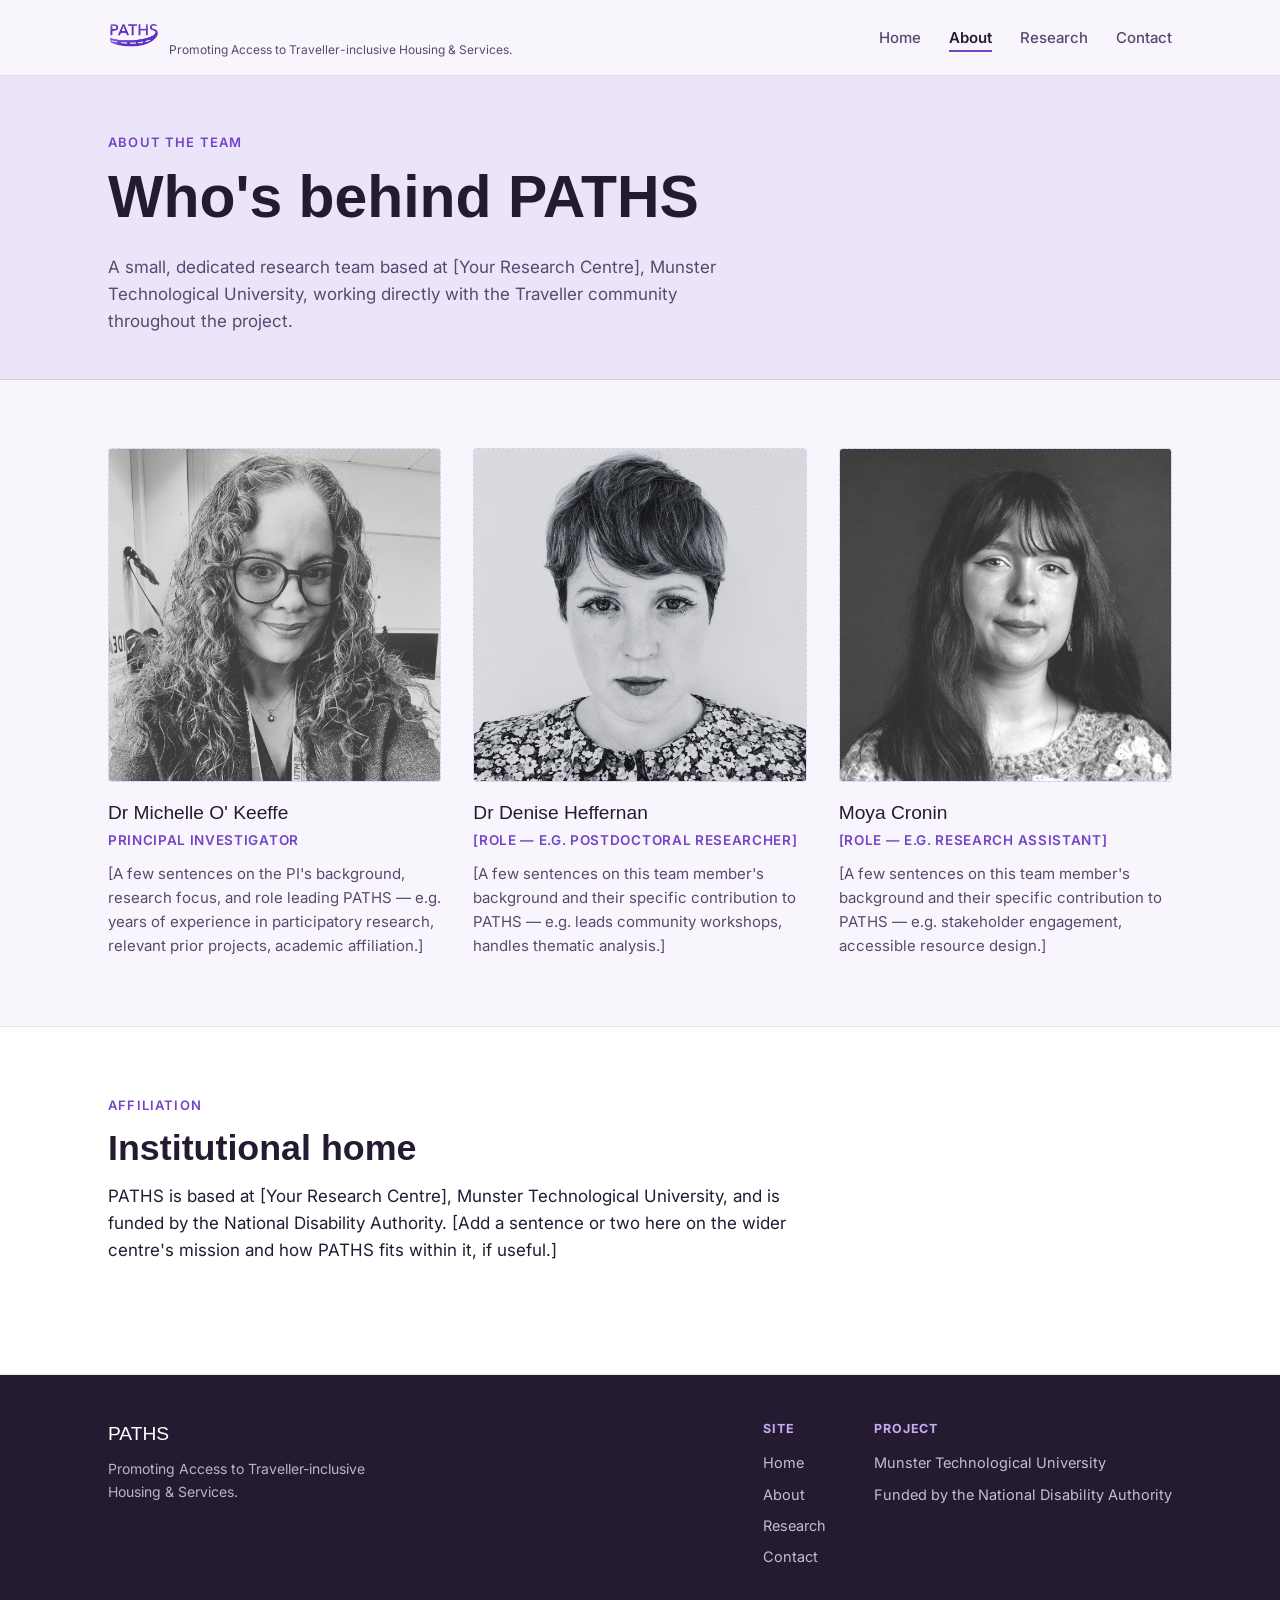
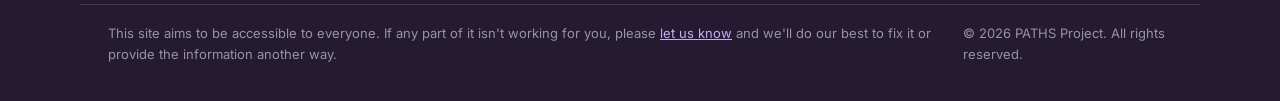
==== about.html @ 58f7bb51 "Update about.html" ====
<!DOCTYPE html>
<html lang="en">
<head>
<meta charset="UTF-8">
<meta name="viewport" content="width=device-width, initial-scale=1.0">
<title>About the Team — PATHS</title>
<meta name="description" content="Meet the PATHS research team, including our Principal Investigator.">
<link rel="icon" type="image/png" href="images/favicon.png">
<link rel="apple-touch-icon" href="images/favicon.png">
<link rel="preconnect" href="https://fonts.googleapis.com">
<link rel="preconnect" href="https://fonts.gstatic.com" crossorigin>
<link href="https://fonts.googleapis.com/css2?family=Fraunces:opsz,wght@9..144,500;9..144,600;9..144,700&family=Inter:wght@400;500;600;700&display=swap" rel="stylesheet">
<link rel="stylesheet" href="styles.css">
</head>
<body>

<a class="skip-link" href="#main">Skip to main content</a>

<header class="site-header">
  <div class="wrap">
    <a class="brand" href="index.html">
      <img src="images/logo.png" alt="PATHS" class="brand-logo">
      <span class="brand-tag">Promoting Access to Traveller-inclusive Housing & Services.</span>
    </a>
    <nav aria-label="Primary">
      <ul class="nav-links">
        <li><a href="index.html">Home</a></li>
        <li><a href="about.html" class="active">About</a></li>
        <li><a href="research.html">Research</a></li>
        <li><a href="contact.html">Contact</a></li>
      </ul>
    </nav>
    <button class="nav-toggle" id="navToggle" aria-expanded="false" aria-controls="navMobile">Menu</button>
  </div>
  <nav class="nav-mobile" id="navMobile" aria-label="Mobile">
    <a href="index.html">Home</a>
    <a href="about.html" class="active">About</a>
    <a href="research.html">Research</a>
    <a href="contact.html">Contact</a>
  </nav>
</header>

<main id="main">

  <section class="page-hero">
    <div class="wrap">
      <span class="eyebrow">About the team</span>
      <h1>Who's behind PATHS</h1>
      <p>A small, dedicated research team based at [Your Research Centre], Munster Technological University, working directly with the Traveller community throughout the project.</p>
    </div>
  </section>

  
<section>
    <div class="wrap">
      <div class="team-grid">

        <div class="team-card">
          <div class="team-photo">
            <!-- Replace with: <img src="images/team-pi.jpg" alt="Photo of [PI Name]"> -->
            <img width="300" src="images/michelle.png" alt="Photo of Michelle">
          </div>
          <div class="team-name">Dr Michelle O' Keeffe</div>
          <div class="team-role">Principal Investigator</div>
          <p class="team-bio">[A few sentences on the PI's background, research focus, and role leading PATHS — e.g. years of experience in participatory research, relevant prior projects, academic affiliation.]</p>
        </div>

        <div class="team-card">
          <div class="team-photo">
           <img width="300" src="images/denise.png" alt="Photo of Denise">
          </div>
          <div class="team-name">Dr Denise Heffernan</div>
          <div class="team-role">[Role — e.g. Postdoctoral Researcher]</div>
          <p class="team-bio">[A few sentences on this team member's background and their specific contribution to PATHS — e.g. leads community workshops, handles thematic analysis.]</p>
        </div>

        <div class="team-card">
          <div class="team-photo">
      <img width="200" src="images/moya.png" alt="Photo of Moya">
          </div>
          <div class="team-name">Moya Cronin</div>
          <div class="team-role">[Role — e.g. Research Assistant]</div>
          <p class="team-bio">[A few sentences on this team member's background and their specific contribution to PATHS — e.g. stakeholder engagement, accessible resource design.]</p>
        </div>

      </div>
    </div>
  </section>

  <section class="section-alt">
    <div class="wrap">
      <div class="section-head">
        <span class="eyebrow">Affiliation</span>
        <h2>Institutional home</h2>
        <p>PATHS is based at [Your Research Centre], Munster Technological University, and is funded by the National Disability Authority. [Add a sentence or two here on the wider centre's mission and how PATHS fits within it, if useful.]</p>
      </div>
    </div>
  </section>

</main>

<footer class="site-footer">
  <div class="wrap">
    <div>
      <div class="footer-brand">PATHS</div>
      <p style="max-width:32ch; color:rgba(248,246,252,0.7); font-size:14px;">Promoting Access to Traveller-inclusive Housing &amp; Services.</p>
    </div>
    <div class="footer-cols">
      <div class="footer-col">
        <h4>Site</h4>
        <a href="index.html">Home</a>
        <a href="about.html">About</a>
        <a href="research.html">Research</a>
        <a href="contact.html">Contact</a>
      </div>
      <div class="footer-col">
        <h4>Project</h4>
        <p>Munster Technological University</p>
        <p>Funded by the National Disability Authority</p>
      </div>
    </div>
  </div>
  <div class="wrap footer-bottom">
    <p style="margin-bottom:6px;">This site aims to be accessible to everyone. If any part of it isn't working for you, please <a href="contact.html" style="color:#C6ADF2;">let us know</a> and we'll do our best to fix it or provide the information another way.</p>
    <p style="margin:0;">© <span id="year"></span> PATHS Project. All rights reserved.</p>
  </div>
</footer>

<script src="script.js"></script>
</body>
</html>
---- styles.css ----
/* ==========================================================================
   PATHS — Promoting Access to Traveller-inclusive Housing & Services
   Design tokens — purple brand palette
   ========================================================================== */
.archivo-black-regular {
  font-family: "Archivo Black", sans-serif;
  font-weight: 400;
  font-style: normal;
}

:root {
  --ink: #241B33;
  --ink-soft: #564A6E;
  --paper: #F8F6FC;
  --paper-raised: #FFFFFF;
  --purple: #7244CA;
  --purple-deep: #5B34A8;
  --purple-pale: #ECE5FA;
  --purple-line: #D9CCF2;
  --gold: #B8862E;
  --line: rgba(36, 27, 51, 0.12);

  --font-display: "Archivo Black", sans-serif;
  --font-body: "Inter", -apple-system, BlinkMacSystemFont, "Segoe UI", sans-serif;

  --maxw: 1120px;
  --radius: 4px;
}

@media (prefers-reduced-motion: no-preference) {
  html { scroll-behavior: smooth; }
}

* { box-sizing: border-box; }
html, body { margin: 0; padding: 0; }

body {
  background: var(--paper);
  color: var(--ink);
  font-family: var(--font-body);
  font-size: 17px;
  line-height: 1.6;
  -webkit-font-smoothing: antialiased;
}

img { max-width: 100%; display: block; }
a { color: inherit; }

.skip-link {
  position: absolute;
  left: -999px;
  top: auto;
  background: var(--ink);
  color: var(--paper);
  padding: 12px 20px;
  z-index: 1000;
  border-radius: var(--radius);
}
.skip-link:focus { left: 16px; top: 16px; }

:focus-visible {
  outline: 3px solid var(--purple);
  outline-offset: 3px;
}

.wrap {
  max-width: var(--maxw);
  margin: 0 auto;
  padding: 0 28px;
}

.eyebrow {
  font-family: var(--font-body);
  font-weight: 600;
  font-size: 13px;
  letter-spacing: 0.09em;
  text-transform: uppercase;
  color: var(--purple);
}

h1, h2, h3 {
  font-family: var(--font-display);
  color: var(--ink);
  line-height: 1.14;
  margin: 0 0 0.4em 0;
  font-weight: 600;
}
h1 { font-size: clamp(2.4rem, 4.6vw, 3.8rem); }
h2 { font-size: clamp(1.7rem, 2.8vw, 2.3rem); }
h3 { font-size: 1.2rem; }
p { margin: 0 0 1em 0; }

.lede {
  font-size: 1.15rem;
  color: var(--ink-soft);
  max-width: 50ch;
}

/* ---- buttons ---- */
.btn {
  display: inline-flex;
  align-items: center;
  gap: 8px;
  font-family: var(--font-body);
  font-weight: 600;
  font-size: 15px;
  padding: 13px 24px;
  border-radius: var(--radius);
  text-decoration: none;
  border: 1.5px solid transparent;
  cursor: pointer;
  transition: transform 0.15s ease, background 0.15s ease, border-color 0.15s ease;
}
.btn-primary { background: var(--purple); color: #fff; }
.btn-primary:hover { background: var(--purple-deep); }
.btn-secondary { background: transparent; border-color: var(--ink); color: var(--ink); }
.btn-secondary:hover { background: rgba(36,27,51,0.05); }
@media (prefers-reduced-motion: no-preference) {
  .btn:hover { transform: translateY(-1px); }
}

/* ---- header / nav ---- */
.site-header {
  position: sticky;
  top: 0;
  z-index: 100;
  background: rgba(248, 246, 252, 0.92);
  backdrop-filter: blur(6px);
  border-bottom: 1px solid var(--line);
}
.site-header .wrap {
  display: flex;
  align-items: center;
  justify-content: space-between;
  padding-top: 16px;
  padding-bottom: 16px;
}
.brand { display: flex; align-items: baseline; gap: 10px; text-decoration: none; }
.brand-mark { font-family: var(--font-display); font-weight: 600; font-size: 1.4rem; color: var(--purple-deep); }
.brand-logo { height: 38px; width: auto; display: block; }
.brand-tag { font-size: 12px; color: var(--ink-soft); display: none; }
@media (min-width: 640px) { .brand-tag { display: inline; } }

.nav-links { display: none; gap: 28px; list-style: none; margin: 0; padding: 0; }
.nav-links a {
  text-decoration: none;
  font-size: 15px;
  font-weight: 500;
  color: var(--ink-soft);
  padding-bottom: 3px;
  border-bottom: 2px solid transparent;
  transition: border-color 0.15s ease, color 0.15s ease;
}
.nav-links a:hover { color: var(--ink); border-color: var(--purple); }
.nav-links a.active { color: var(--ink); border-color: var(--purple); font-weight: 600; }
@media (min-width: 860px) { .nav-links { display: flex; } }

.nav-toggle {
  background: none;
  border: 1.5px solid var(--ink);
  border-radius: var(--radius);
  padding: 8px 12px;
  font-family: var(--font-body);
  font-weight: 600;
  font-size: 14px;
  cursor: pointer;
}
@media (min-width: 860px) { .nav-toggle { display: none; } }

.nav-mobile {
  display: none;
  flex-direction: column;
  gap: 2px;
  padding: 4px 28px 20px;
  border-bottom: 1px solid var(--line);
}
.nav-mobile.open { display: flex; }
.nav-mobile a {
  text-decoration: none;
  color: var(--ink);
  padding: 10px 0;
  border-bottom: 1px solid var(--line);
  font-weight: 500;
}
.nav-mobile a.active { color: var(--purple-deep); font-weight: 700; }
@media (min-width: 860px) { .nav-mobile { display: none !important; } }

/* ---- hero ---- */
.hero { padding: 68px 0 60px; overflow: hidden; }
.hero .wrap { display: grid; grid-template-columns: 1fr; gap: 40px; align-items: center; }
@media (min-width: 900px) { .hero .wrap { grid-template-columns: 1.1fr 0.9fr; } }
.hero-copy .eyebrow { margin-bottom: 14px; display: block; }
.hero-actions { display: flex; flex-wrap: wrap; gap: 14px; margin-top: 26px; }
.hero-funder {
  margin-top: 36px;
  padding-top: 18px;
  border-top: 1px solid var(--line);
  font-size: 13px;
  color: var(--ink-soft);
}
.hero-art { width: 100%; height: auto; }

/* ---- page header (non-home pages) ---- */
.page-hero { padding: 56px 0 44px; border-bottom: 1px solid var(--line); background: var(--purple-pale); }
.page-hero .eyebrow { display: block; margin-bottom: 10px; }
.page-hero p { color: var(--ink-soft); max-width: 60ch; margin-bottom: 0; }

/* ---- section rhythm ---- */
section { padding: 68px 0; }
.section-alt { background: var(--paper-raised); border-top: 1px solid var(--line); border-bottom: 1px solid var(--line); }
.section-head { max-width: 62ch; margin-bottom: 42px; }
.section-head .eyebrow { display: block; margin-bottom: 12px; }

/* ---- image placeholders ---- */
.image-row {
  display: grid;
  grid-template-columns: 1fr;
  gap: 20px;
  margin-top: 12px;
}
@media (min-width: 700px) { .image-row { grid-template-columns: 1fr 1fr; } }
.image-placeholder {
  aspect-ratio: 4 / 3;
  border-radius: var(--radius);
  border: 1.5px dashed var(--purple-line);
  background: var(--purple-pale);
  display: flex;
  align-items: center;
  justify-content: center;
  flex-direction: column;
  gap: 10px;
  color: var(--purple-deep);
  font-size: 13.5px;
  text-align: center;
  padding: 16px;
}
.image-placeholder svg { color: var(--purple); }
.image-placeholder img { width: 100%; height: 100%; object-fit: cover; border-radius: var(--radius); }

/* ---- pillars / approach cards ---- */
.pillars { display: grid; grid-template-columns: 1fr; gap: 26px; }
@media (min-width: 720px) { .pillars { grid-template-columns: repeat(3, 1fr); } }
.pillar {
  background: var(--paper);
  border: 1px solid var(--line);
  border-radius: var(--radius);
  padding: 26px 24px;
}
.section-alt .pillar { background: var(--paper-raised); }
.pillar-icon { width: 32px; height: 32px; margin-bottom: 16px; color: var(--purple); }
.pillar h3 { margin-bottom: 8px; }
.pillar p { color: var(--ink-soft); font-size: 15.5px; margin-bottom: 0; }

/* ---- findings callout ---- */
.findings-list { list-style: none; margin: 0; padding: 0; display: grid; gap: 18px; }
.finding-item {
  display: grid;
  grid-template-columns: auto 1fr;
  gap: 18px;
  padding: 22px;
  background: var(--paper-raised);
  border: 1px solid var(--line);
  border-left: 4px solid var(--purple);
  border-radius: var(--radius);
}
.finding-num { font-family: var(--font-display); font-size: 1.4rem; color: var(--purple); }
.finding-item h3 { margin-bottom: 6px; }
.finding-item p { color: var(--ink-soft); margin-bottom: 0; font-size: 15.5px; }

.note-box {
  margin-top: 24px;
  padding: 18px 20px;
  background: var(--purple-pale);
  border: 1px dashed var(--purple-line);
  border-radius: var(--radius);
  font-size: 14.5px;
  color: var(--ink-soft);
}

/* ---- team (about page) ---- */
.team-grid { display: grid; grid-template-columns: 1fr; gap: 32px; }
@media (min-width: 720px) { .team-grid { grid-template-columns: repeat(3, 1fr); } }
.team-card { text-align: left; }
.team-photo {
  aspect-ratio: 1 / 1;
  border-radius: var(--radius);
  border: 1.5px dashed var(--purple-line);
  background: var(--purple-pale);
  display: flex;
  align-items: center;
  justify-content: center;
  color: var(--purple-deep);
  margin-bottom: 16px;
  overflow: hidden;
}
.team-photo img { width: 100%; height: 100%; object-fit: cover; }
.team-name { font-family: var(--font-display); font-size: 1.2rem; margin-bottom: 2px; }
.team-role { font-size: 13.5px; font-weight: 600; color: var(--purple); text-transform: uppercase; letter-spacing: 0.05em; margin-bottom: 10px; }
.team-bio { color: var(--ink-soft); font-size: 15px; margin-bottom: 0; }

/* ---- contact ---- */
.contact-grid { display: grid; grid-template-columns: 1fr; gap: 48px; }
@media (min-width: 900px) { .contact-grid { grid-template-columns: 0.9fr 1.1fr; } }
.contact-detail { margin-bottom: 20px; }
.contact-detail dt {
  font-size: 13px; text-transform: uppercase; letter-spacing: 0.07em;
  color: var(--purple-deep); font-weight: 600; margin-bottom: 4px;
}
.contact-detail dd { margin: 0; font-size: 16px; }

.social-row { display: flex; gap: 14px; margin-top: 6px; }
.social-link {
  width: 40px; height: 40px;
  display: flex; align-items: center; justify-content: center;
  border: 1.5px solid var(--purple-line);
  border-radius: var(--radius);
  color: var(--purple-deep);
  text-decoration: none;
  transition: background 0.15s ease, border-color 0.15s ease;
}
.social-link:hover { background: var(--purple-pale); border-color: var(--purple); }

.field { margin-bottom: 20px; }
.field label { display: block; font-weight: 600; font-size: 14.5px; margin-bottom: 7px; }
.field input, .field textarea, .field select {
  width: 100%;
  font-family: var(--font-body);
  font-size: 15.5px;
  padding: 12px 14px;
  border: 1.5px solid var(--line);
  border-radius: var(--radius);
  background: var(--paper-raised);
  color: var(--ink);
}
.field input:focus, .field textarea:focus, .field select:focus { border-color: var(--purple); }
.field textarea { resize: vertical; min-height: 130px; }

.form-status {
  margin-top: 16px;
  font-size: 14.5px;
  padding: 12px 14px;
  border-radius: var(--radius);
  display: none;
}
.form-status.show { display: block; }
.form-status.ok { background: rgba(114,68,202,0.12); color: var(--purple-deep); }
.form-status.err { background: rgba(184,56,56,0.1); color: #A83838; }

.hp { position: absolute; left: -9999px; }

/* ---- footer ---- */
.site-footer { background: var(--ink); color: rgba(248,246,252,0.82); padding: 44px 0 30px; }
.site-footer .wrap { display: flex; flex-direction: column; gap: 24px; }
@media (min-width: 760px) { .site-footer .wrap { flex-direction: row; justify-content: space-between; align-items: flex-start; } }
.footer-brand { font-family: var(--font-display); font-size: 1.2rem; color: #fff; margin-bottom: 8px; }
.footer-cols { display: flex; gap: 48px; flex-wrap: wrap; }
.footer-col h4 { font-size: 12.5px; text-transform: uppercase; letter-spacing: 0.07em; color: #C6ADF2; margin: 0 0 12px; }
.footer-col a, .footer-col p { display: block; color: rgba(248,246,252,0.75); text-decoration: none; font-size: 14.5px; margin-bottom: 8px; }
.footer-col a:hover { color: #fff; }
.footer-bottom {
  margin-top: 28px; padding-top: 18px;
  border-top: 1px solid rgba(248,246,252,0.15);
  font-size: 13px; color: rgba(248,246,252,0.55);
}
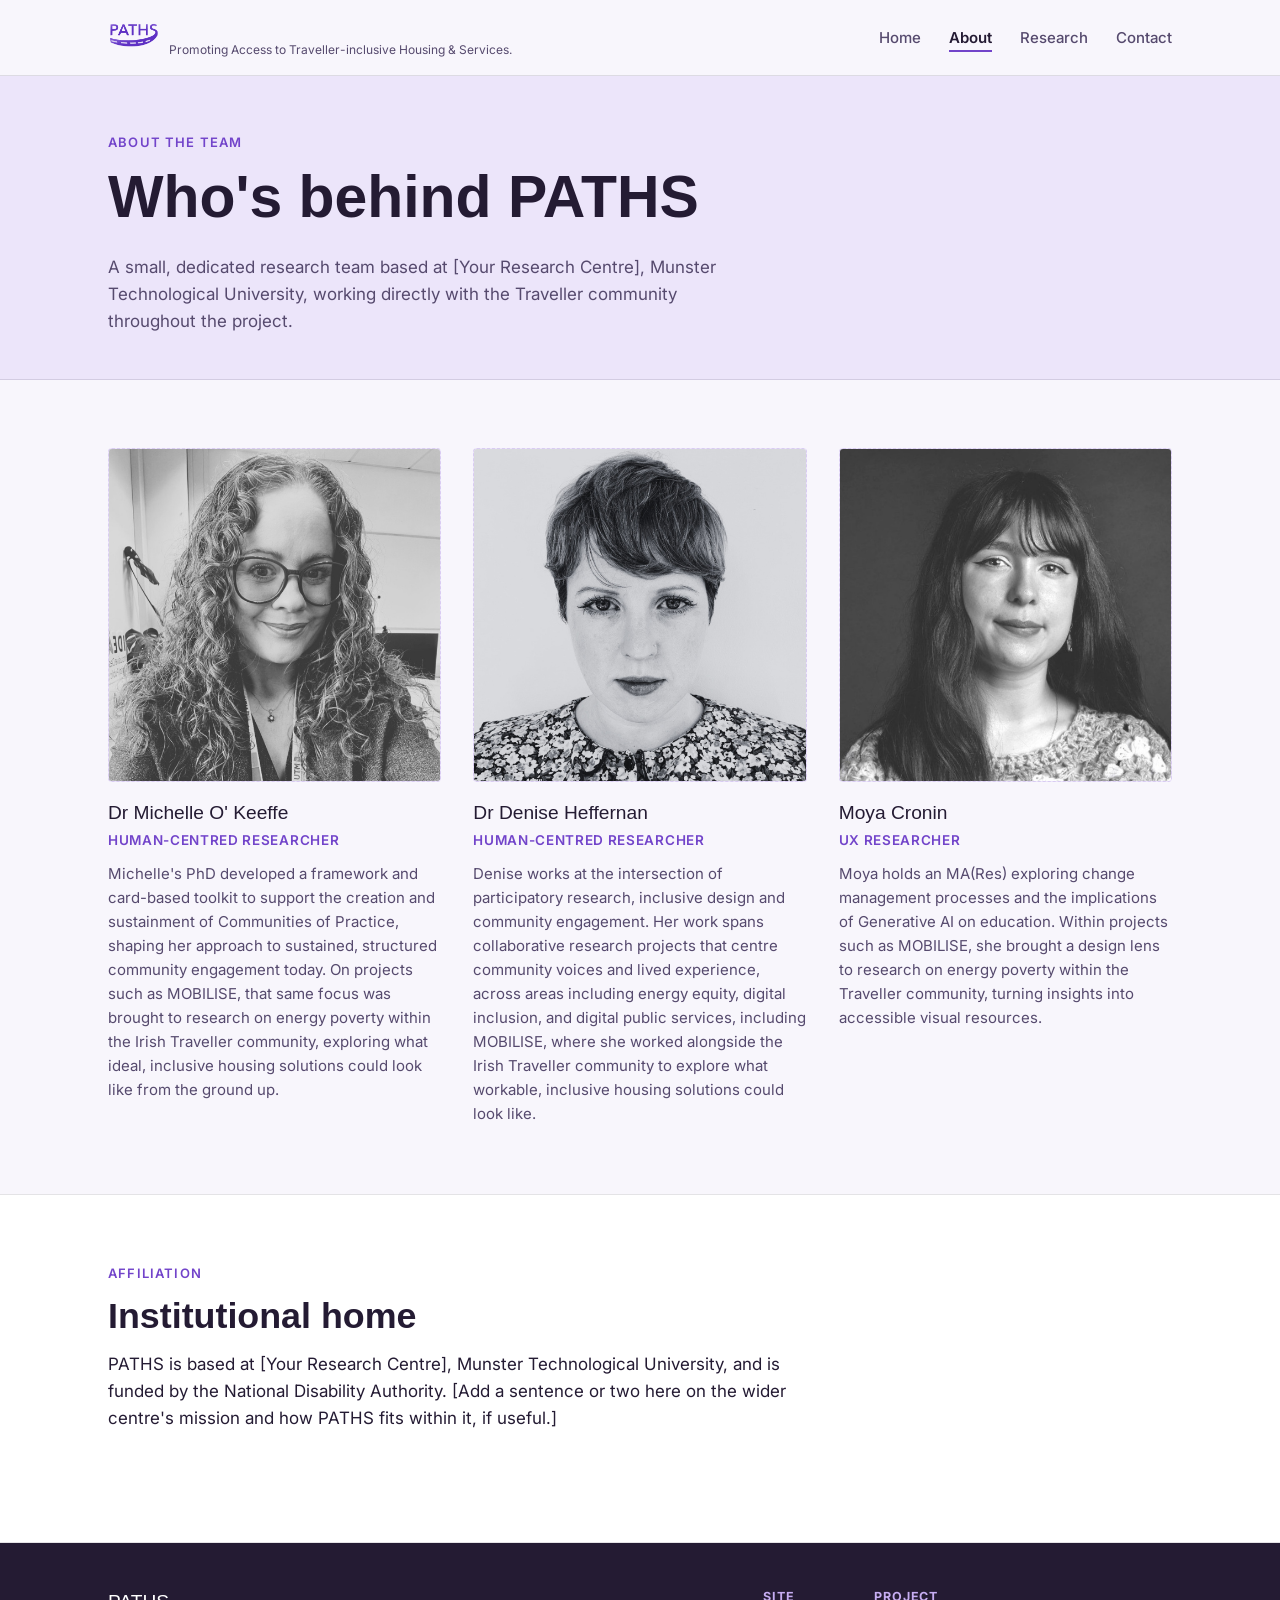
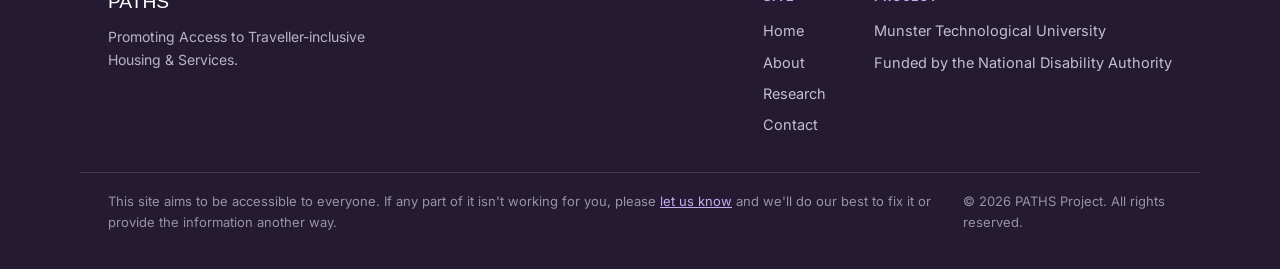
==== commit 902e380c: "Update about.html" ====
--- a/about.html
+++ b/about.html
@@ -61,8 +61,9 @@
             <img width="300" src="images/michelle.png" alt="Photo of Michelle">
           </div>
           <div class="team-name">Dr Michelle O' Keeffe</div>
-          <div class="team-role">Principal Investigator</div>
-          <p class="team-bio">[A few sentences on the PI's background, research focus, and role leading PATHS — e.g. years of experience in participatory research, relevant prior projects, academic affiliation.]</p>
+          <div class="team-role">Human-Centred Researcher</div>
+          <p class="team-bio">Michelle's PhD developed a framework and card-based toolkit to support the creation and sustainment of Communities of Practice, shaping her approach to sustained, structured community engagement today. 
+            On projects such as MOBILISE, that same focus was brought to research on energy poverty within the Irish Traveller community, exploring what ideal, inclusive housing solutions could look like from the ground up.</p>
         </div>
 
         <div class="team-card">
@@ -70,8 +71,10 @@
            <img width="300" src="images/denise.png" alt="Photo of Denise">
           </div>
           <div class="team-name">Dr Denise Heffernan</div>
-          <div class="team-role">[Role — e.g. Postdoctoral Researcher]</div>
-          <p class="team-bio">[A few sentences on this team member's background and their specific contribution to PATHS — e.g. leads community workshops, handles thematic analysis.]</p>
+          <div class="team-role">Human-Centred Researcher</div>
+          <p class="team-bio">Denise works at the intersection of participatory research, inclusive design and community engagement. 
+            Her work spans collaborative research projects that centre community voices and lived experience, across areas including energy equity, digital inclusion, and digital public services, including MOBILISE, where she worked alongside the Irish Traveller community to explore what workable, inclusive housing solutions could look like.
+          </p>
         </div>
 
         <div class="team-card">
@@ -79,8 +82,11 @@
       <img width="200" src="images/moya.png" alt="Photo of Moya">
           </div>
           <div class="team-name">Moya Cronin</div>
-          <div class="team-role">[Role — e.g. Research Assistant]</div>
-          <p class="team-bio">[A few sentences on this team member's background and their specific contribution to PATHS — e.g. stakeholder engagement, accessible resource design.]</p>
+          <div class="team-role">UX Researcher</div>
+          <p class="team-bio">
+            Moya holds an MA(Res) exploring change management processes and the implications of Generative AI on education.
+            Within projects such as MOBILISE, she brought a design lens to research on energy poverty within the Traveller community, turning insights into accessible visual resources.
+          </p>
         </div>
 
       </div>
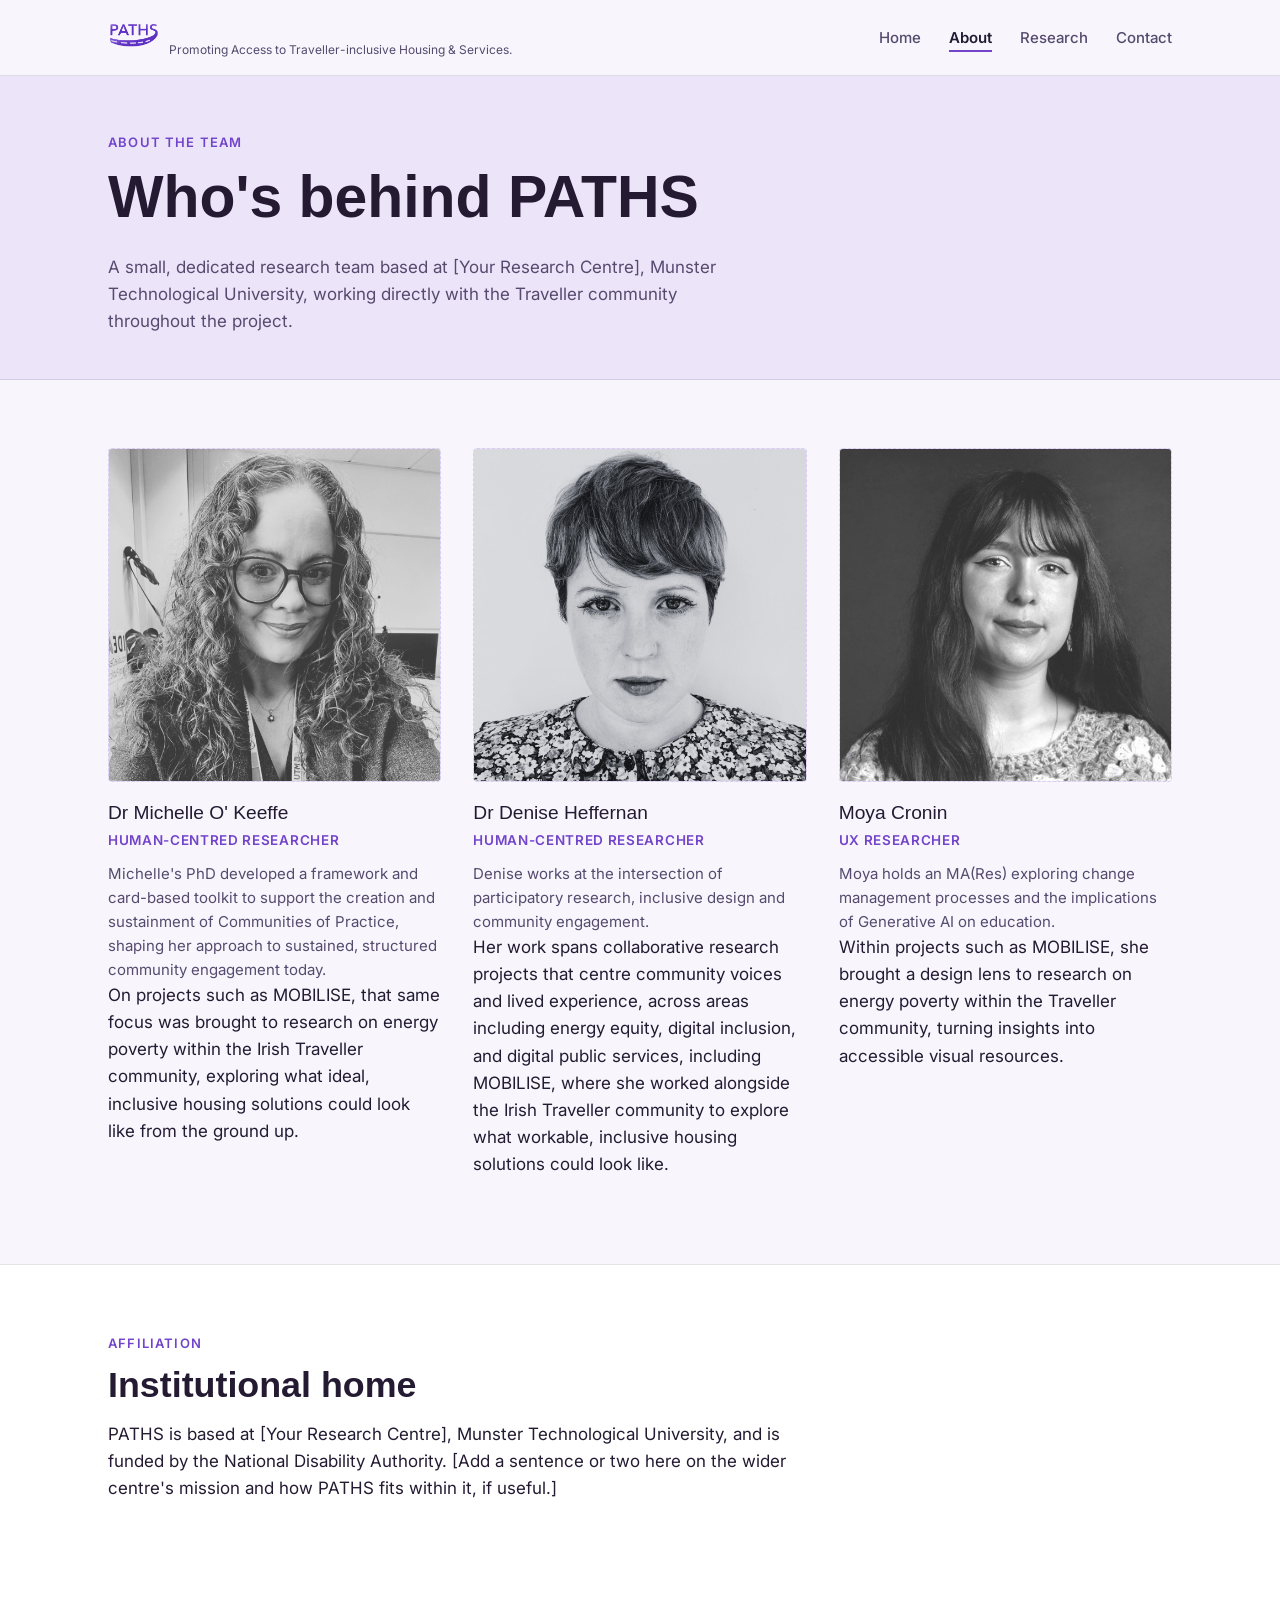
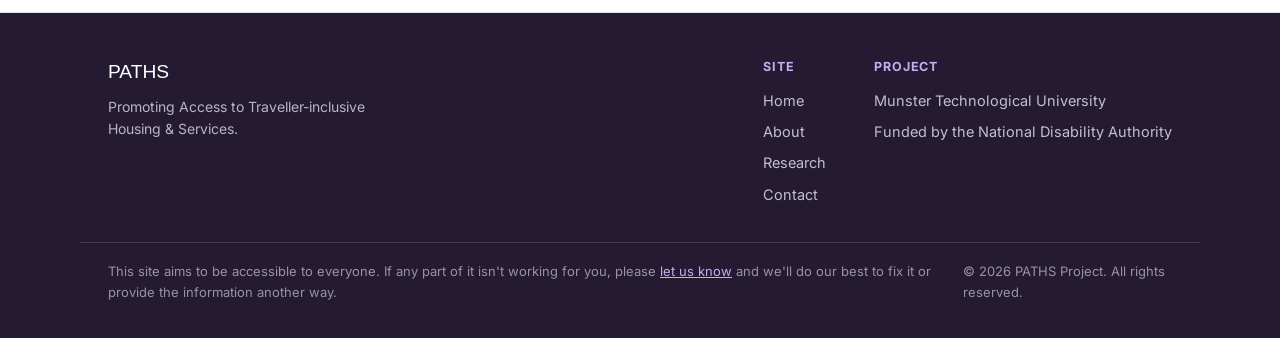
==== commit ec9dc978: "Update about.html" ====
--- a/about.html
+++ b/about.html
@@ -63,7 +63,8 @@
           <div class="team-name">Dr Michelle O' Keeffe</div>
           <div class="team-role">Human-Centred Researcher</div>
           <p class="team-bio">Michelle's PhD developed a framework and card-based toolkit to support the creation and sustainment of Communities of Practice, shaping her approach to sustained, structured community engagement today. 
-            On projects such as MOBILISE, that same focus was brought to research on energy poverty within the Irish Traveller community, exploring what ideal, inclusive housing solutions could look like from the ground up.</p>
+          </p>
+          <p>On projects such as MOBILISE, that same focus was brought to research on energy poverty within the Irish Traveller community, exploring what ideal, inclusive housing solutions could look like from the ground up.</p>
         </div>
 
         <div class="team-card">
@@ -72,8 +73,9 @@
           </div>
           <div class="team-name">Dr Denise Heffernan</div>
           <div class="team-role">Human-Centred Researcher</div>
-          <p class="team-bio">Denise works at the intersection of participatory research, inclusive design and community engagement. 
-            Her work spans collaborative research projects that centre community voices and lived experience, across areas including energy equity, digital inclusion, and digital public services, including MOBILISE, where she worked alongside the Irish Traveller community to explore what workable, inclusive housing solutions could look like.
+          <p class="team-bio">Denise works at the intersection of participatory research, inclusive design and community engagement.</p>
+            <p>
+              Her work spans collaborative research projects that centre community voices and lived experience, across areas including energy equity, digital inclusion, and digital public services, including MOBILISE, where she worked alongside the Irish Traveller community to explore what workable, inclusive housing solutions could look like.
           </p>
         </div>
 
@@ -84,8 +86,8 @@
           <div class="team-name">Moya Cronin</div>
           <div class="team-role">UX Researcher</div>
           <p class="team-bio">
-            Moya holds an MA(Res) exploring change management processes and the implications of Generative AI on education.
-            Within projects such as MOBILISE, she brought a design lens to research on energy poverty within the Traveller community, turning insights into accessible visual resources.
+            Moya holds an MA(Res) exploring change management processes and the implications of Generative AI on education.</p>
+            <p>Within projects such as MOBILISE, she brought a design lens to research on energy poverty within the Traveller community, turning insights into accessible visual resources.
           </p>
         </div>
 
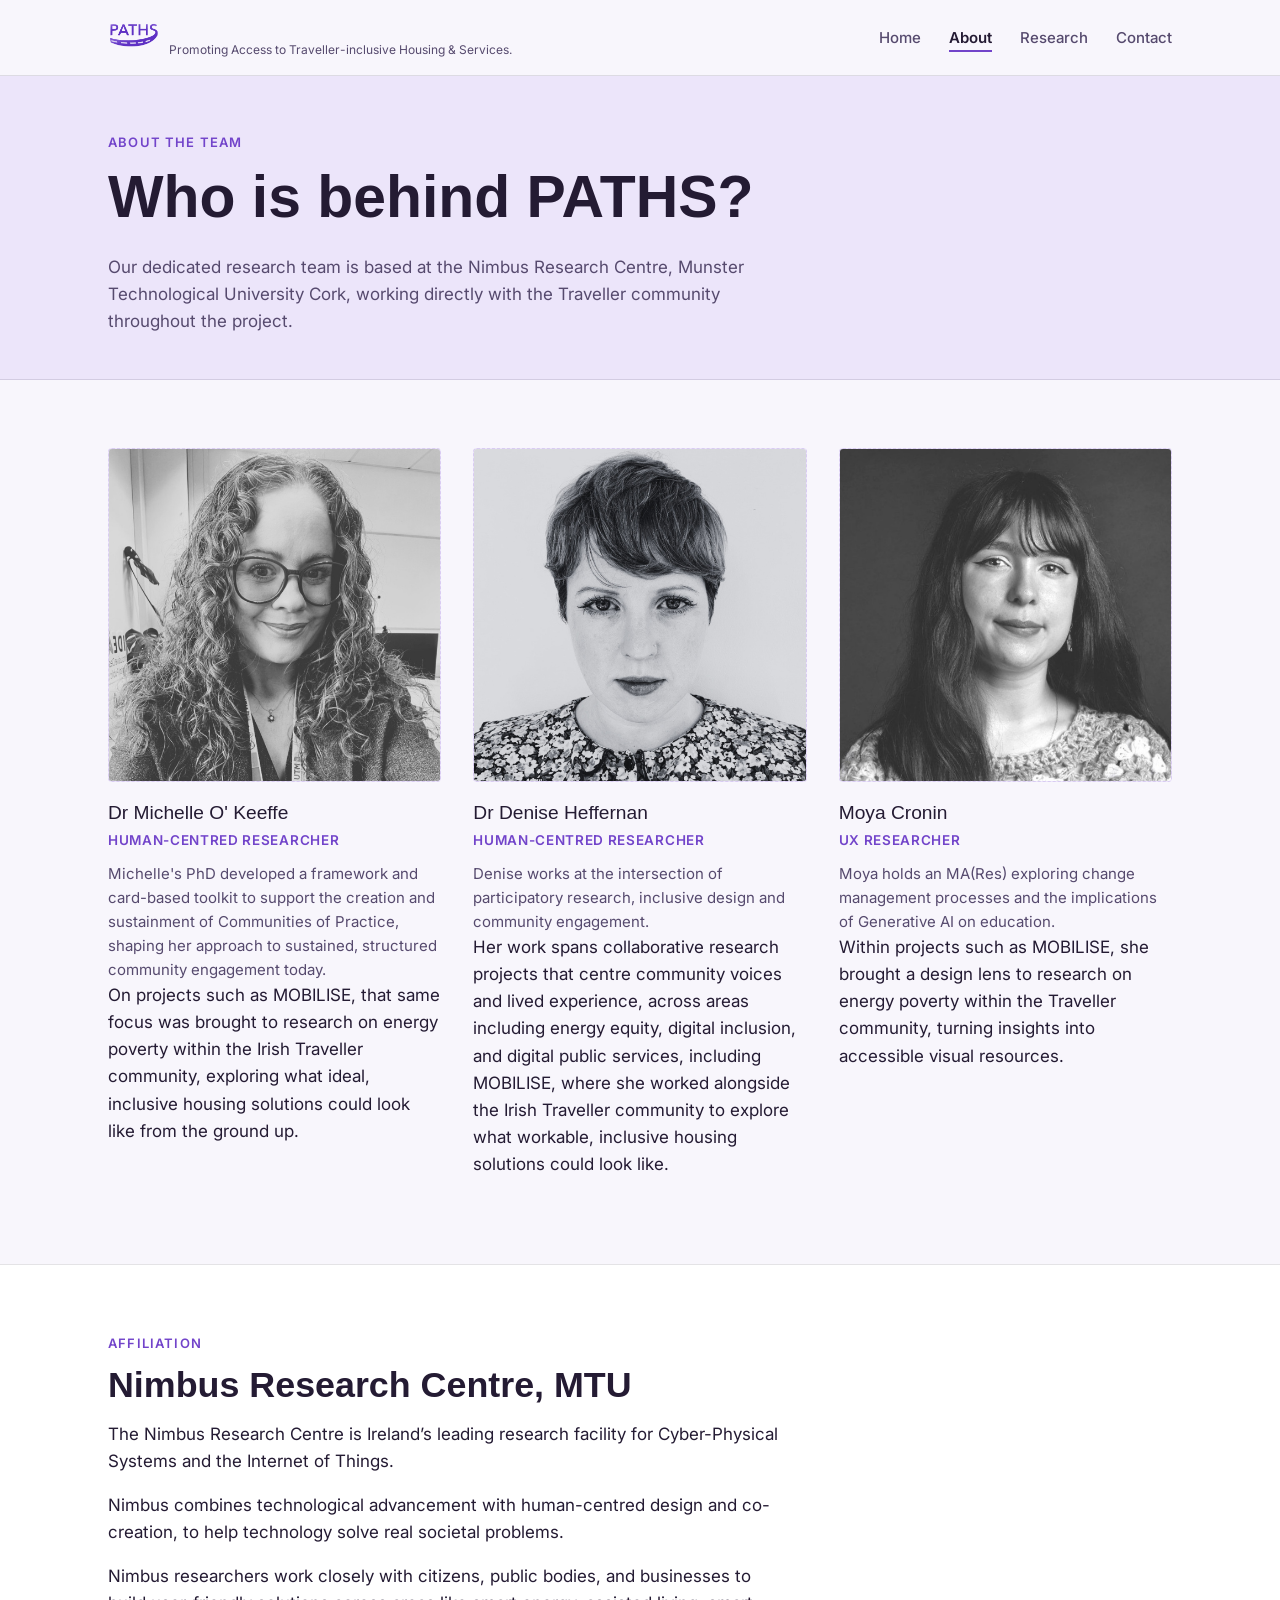
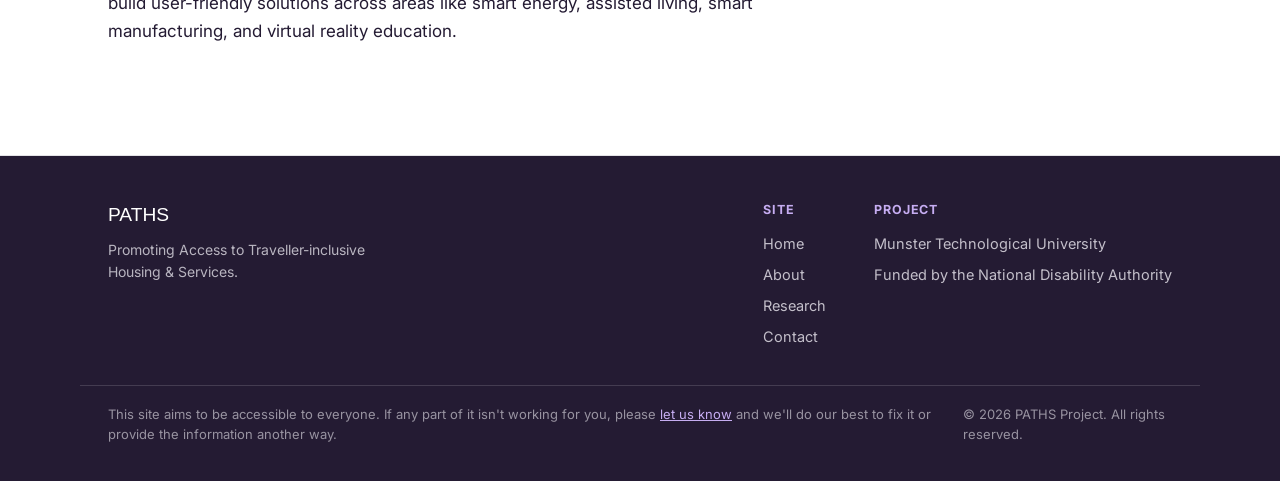
==== commit 8f2eaaef: "Update about.html" ====
--- a/about.html
+++ b/about.html
@@ -45,8 +45,8 @@
   <section class="page-hero">
     <div class="wrap">
       <span class="eyebrow">About the team</span>
-      <h1>Who's behind PATHS</h1>
-      <p>A small, dedicated research team based at [Your Research Centre], Munster Technological University, working directly with the Traveller community throughout the project.</p>
+      <h1>Who is behind PATHS?</h1>
+      <p>Our dedicated research team is based at the Nimbus Research Centre, Munster Technological University Cork, working directly with the Traveller community throughout the project.</p>
     </div>
   </section>
 
@@ -99,8 +99,16 @@
     <div class="wrap">
       <div class="section-head">
         <span class="eyebrow">Affiliation</span>
-        <h2>Institutional home</h2>
-        <p>PATHS is based at [Your Research Centre], Munster Technological University, and is funded by the National Disability Authority. [Add a sentence or two here on the wider centre's mission and how PATHS fits within it, if useful.]</p>
+        <h2>Nimbus Research Centre, MTU</h2>
+        <p>
+          The Nimbus Research Centre is Ireland’s leading research facility for Cyber-Physical Systems and the Internet of Things. 
+        </p>
+        <p>
+          Nimbus combines technological advancement with human-centred design and co-creation, to help technology solve real societal problems. 
+        </p>
+        <p>
+          Nimbus researchers work closely with citizens, public bodies, and businesses to build user-friendly solutions across areas like smart energy, assisted living, smart manufacturing, and virtual reality education. 
+        </p>
       </div>
     </div>
   </section>
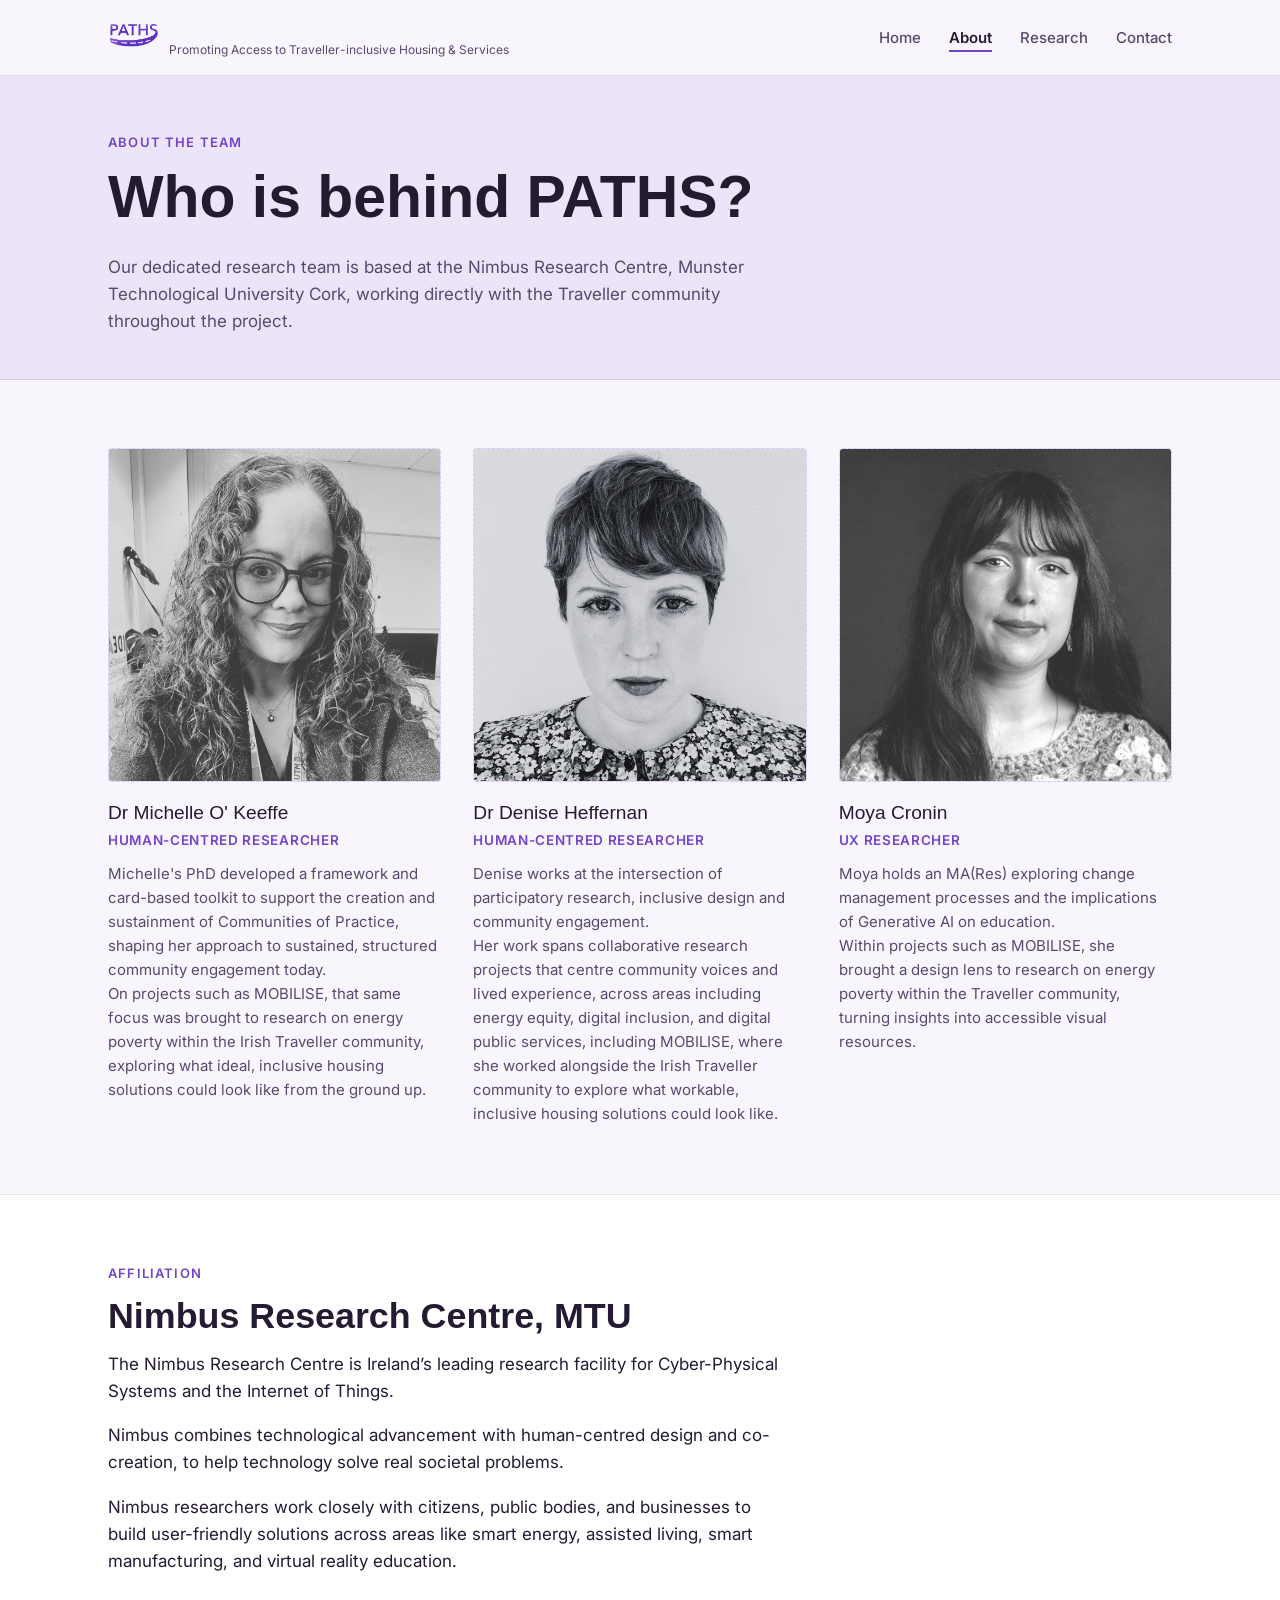
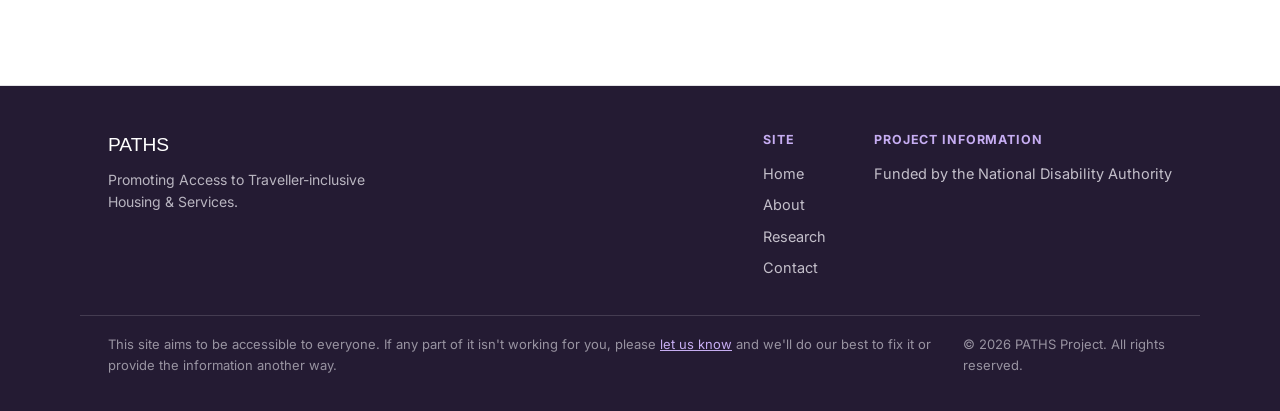
==== commit 4c7a2a15: "Update about.html" ====
--- a/about.html
+++ b/about.html
@@ -20,7 +20,7 @@
   <div class="wrap">
     <a class="brand" href="index.html">
       <img src="images/logo.png" alt="PATHS" class="brand-logo">
-      <span class="brand-tag">Promoting Access to Traveller-inclusive Housing & Services.</span>
+      <span class="brand-tag">Promoting Access to Traveller-inclusive Housing & Services</span>
     </a>
     <nav aria-label="Primary">
       <ul class="nav-links">
@@ -64,7 +64,7 @@
           <div class="team-role">Human-Centred Researcher</div>
           <p class="team-bio">Michelle's PhD developed a framework and card-based toolkit to support the creation and sustainment of Communities of Practice, shaping her approach to sustained, structured community engagement today. 
           </p>
-          <p>On projects such as MOBILISE, that same focus was brought to research on energy poverty within the Irish Traveller community, exploring what ideal, inclusive housing solutions could look like from the ground up.</p>
+          <p class="team-bio">On projects such as MOBILISE, that same focus was brought to research on energy poverty within the Irish Traveller community, exploring what ideal, inclusive housing solutions could look like from the ground up.</p>
         </div>
 
         <div class="team-card">
@@ -73,8 +73,9 @@
           </div>
           <div class="team-name">Dr Denise Heffernan</div>
           <div class="team-role">Human-Centred Researcher</div>
-          <p class="team-bio">Denise works at the intersection of participatory research, inclusive design and community engagement.</p>
-            <p>
+          <p class="team-bio">Denise works at the intersection of participatory research, inclusive design and community engagement.
+          </p>
+            <p class="team-bio">
               Her work spans collaborative research projects that centre community voices and lived experience, across areas including energy equity, digital inclusion, and digital public services, including MOBILISE, where she worked alongside the Irish Traveller community to explore what workable, inclusive housing solutions could look like.
           </p>
         </div>
@@ -87,7 +88,7 @@
           <div class="team-role">UX Researcher</div>
           <p class="team-bio">
             Moya holds an MA(Res) exploring change management processes and the implications of Generative AI on education.</p>
-            <p>Within projects such as MOBILISE, she brought a design lens to research on energy poverty within the Traveller community, turning insights into accessible visual resources.
+            <p class="team-bio">Within projects such as MOBILISE, she brought a design lens to research on energy poverty within the Traveller community, turning insights into accessible visual resources.
           </p>
         </div>
 
@@ -130,8 +131,7 @@
         <a href="contact.html">Contact</a>
       </div>
       <div class="footer-col">
-        <h4>Project</h4>
-        <p>Munster Technological University</p>
+        <h4>Project Information</h4>
         <p>Funded by the National Disability Authority</p>
       </div>
     </div>
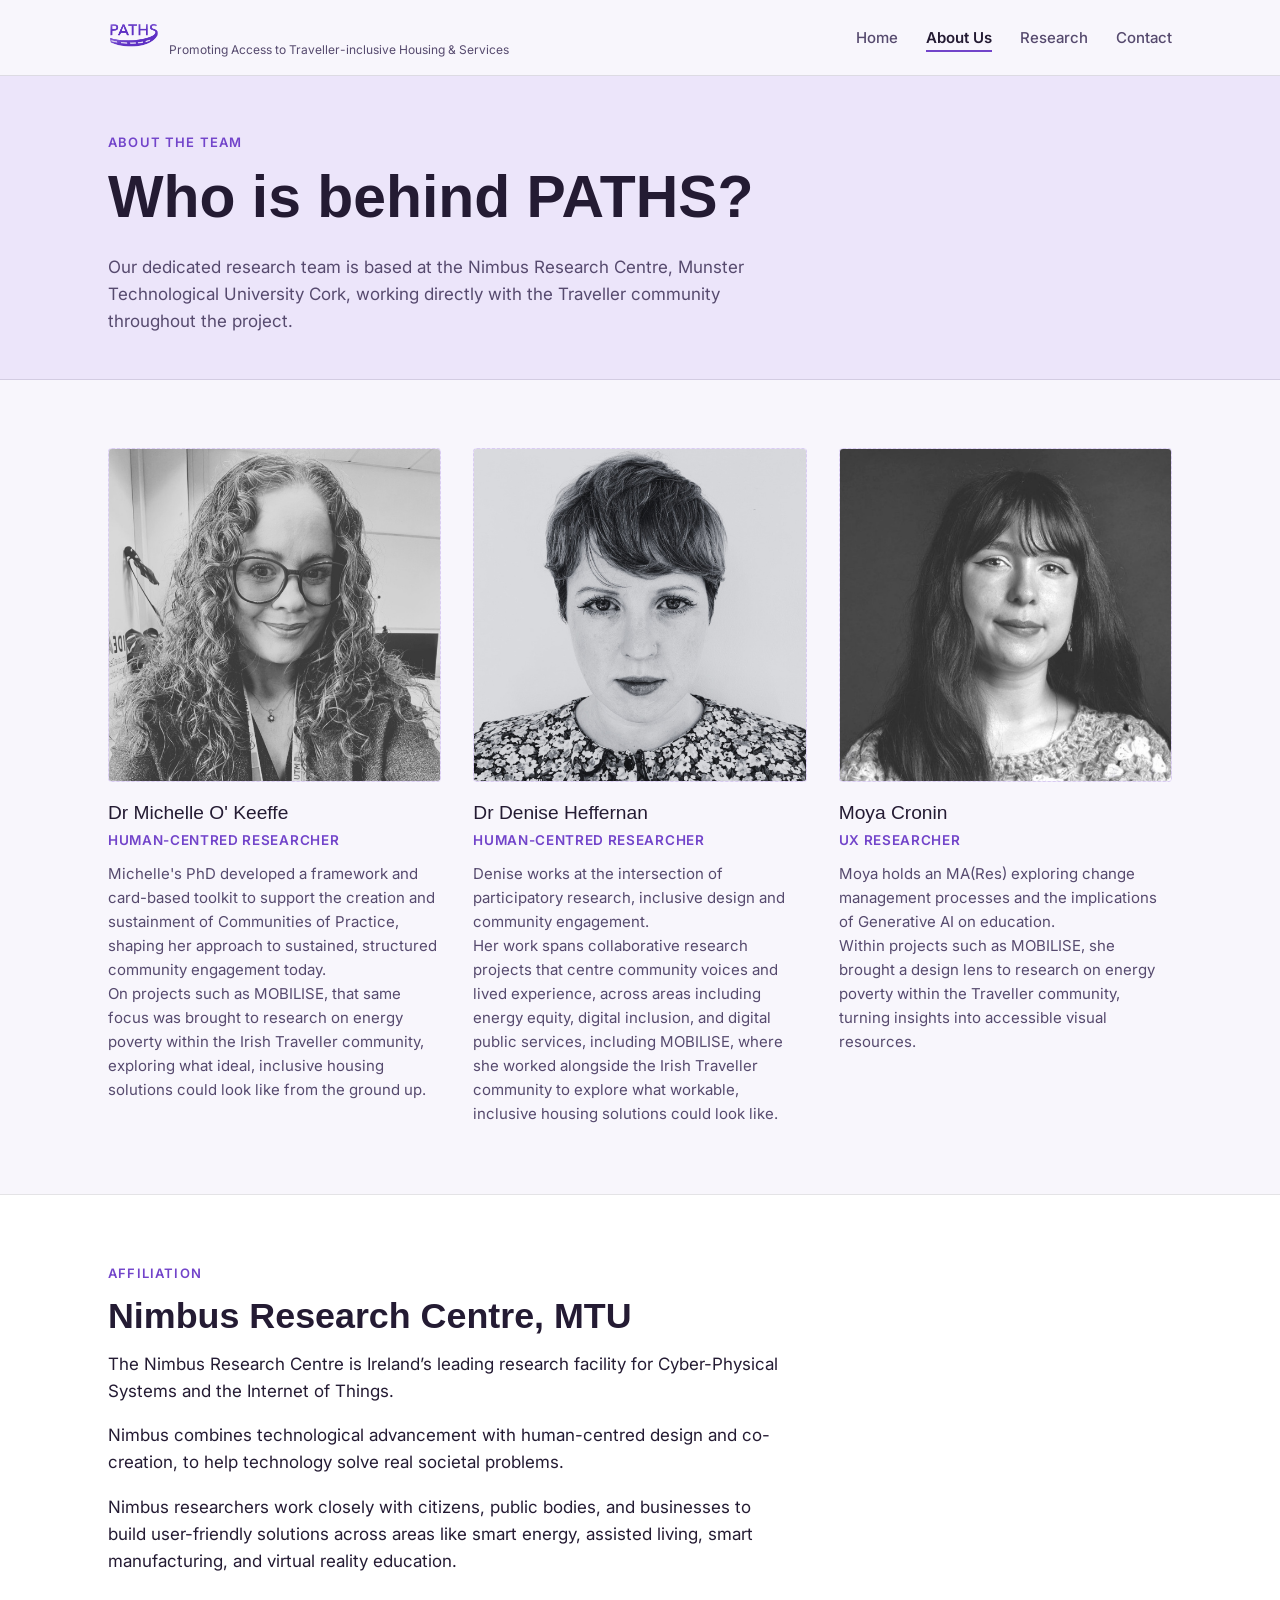
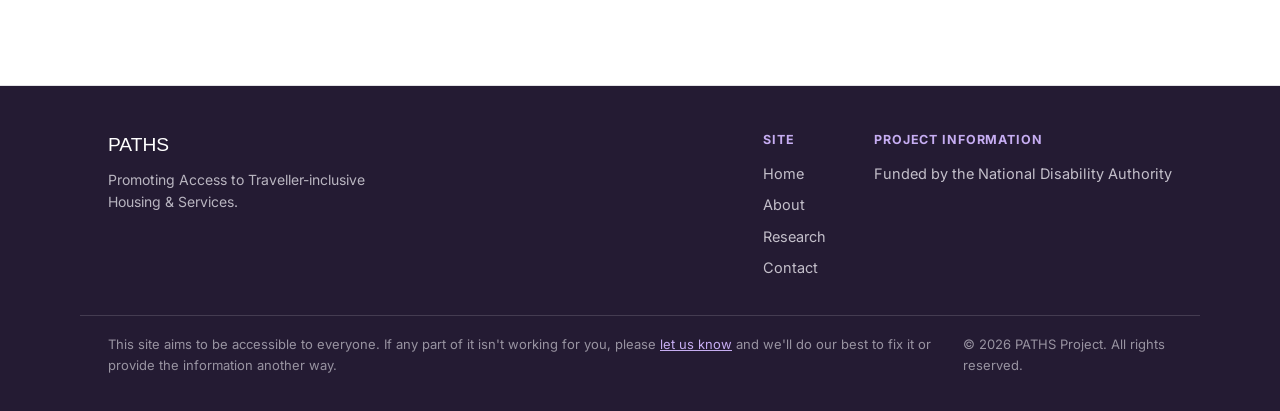
==== commit 8028905d: "Update about.html" ====
--- a/about.html
+++ b/about.html
@@ -25,7 +25,7 @@
     <nav aria-label="Primary">
       <ul class="nav-links">
         <li><a href="index.html">Home</a></li>
-        <li><a href="about.html" class="active">About</a></li>
+        <li><a href="about.html" class="active">About Us</a></li>
         <li><a href="research.html">Research</a></li>
         <li><a href="contact.html">Contact</a></li>
       </ul>
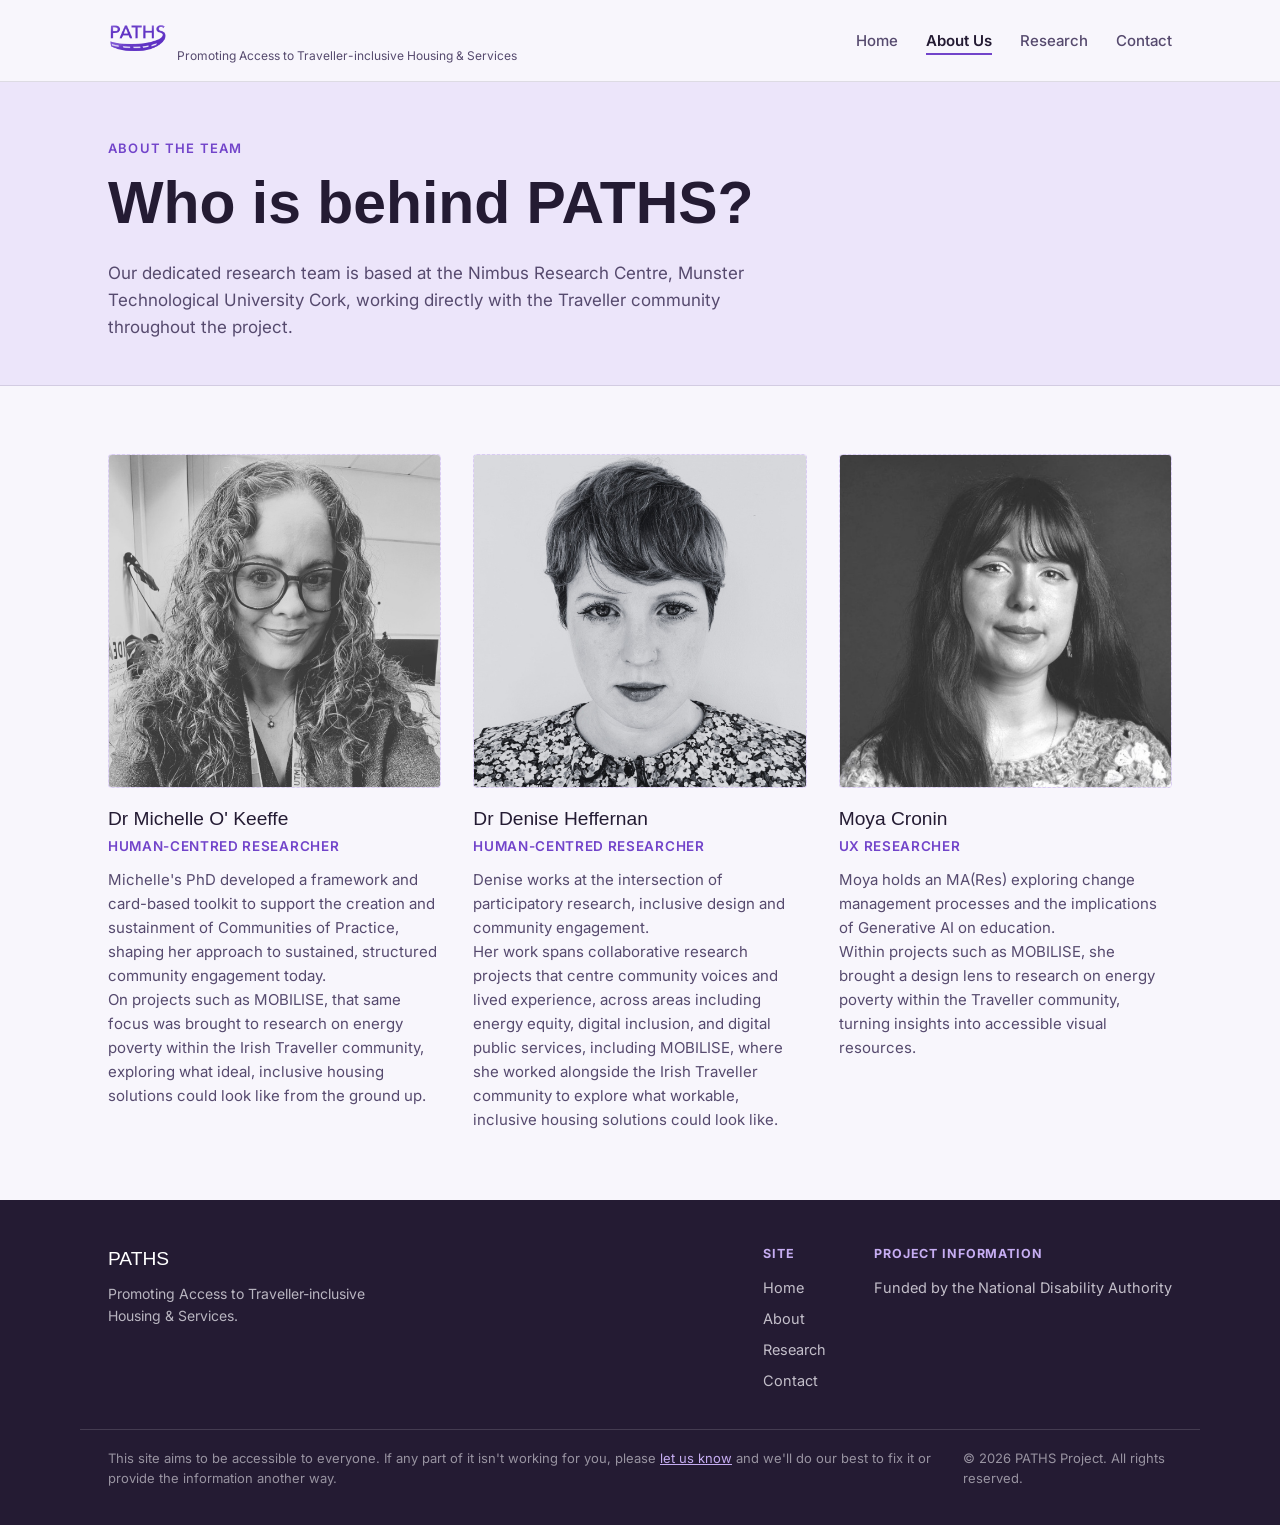
==== commit b3dd3288: "Update about.html" ====
--- a/about.html
+++ b/about.html
@@ -96,24 +96,6 @@
     </div>
   </section>
 
-  <section class="section-alt">
-    <div class="wrap">
-      <div class="section-head">
-        <span class="eyebrow">Affiliation</span>
-        <h2>Nimbus Research Centre, MTU</h2>
-        <p>
-          The Nimbus Research Centre is Ireland’s leading research facility for Cyber-Physical Systems and the Internet of Things. 
-        </p>
-        <p>
-          Nimbus combines technological advancement with human-centred design and co-creation, to help technology solve real societal problems. 
-        </p>
-        <p>
-          Nimbus researchers work closely with citizens, public bodies, and businesses to build user-friendly solutions across areas like smart energy, assisted living, smart manufacturing, and virtual reality education. 
-        </p>
-      </div>
-    </div>
-  </section>
-
 </main>
 
 <footer class="site-footer">
--- a/styles.css
+++ b/styles.css
@@ -137,7 +137,7 @@
 }
 .brand { display: flex; align-items: baseline; gap: 10px; text-decoration: none; }
 .brand-mark { font-family: var(--font-display); font-weight: 600; font-size: 1.4rem; color: var(--purple-deep); }
-.brand-logo { height: 38px; width: auto; display: block; }
+.brand-logo { height: 44px; width: auto; display: block; }
 .brand-tag { font-size: 12px; color: var(--ink-soft); display: none; }
 @media (min-width: 640px) { .brand-tag { display: inline; } }
 
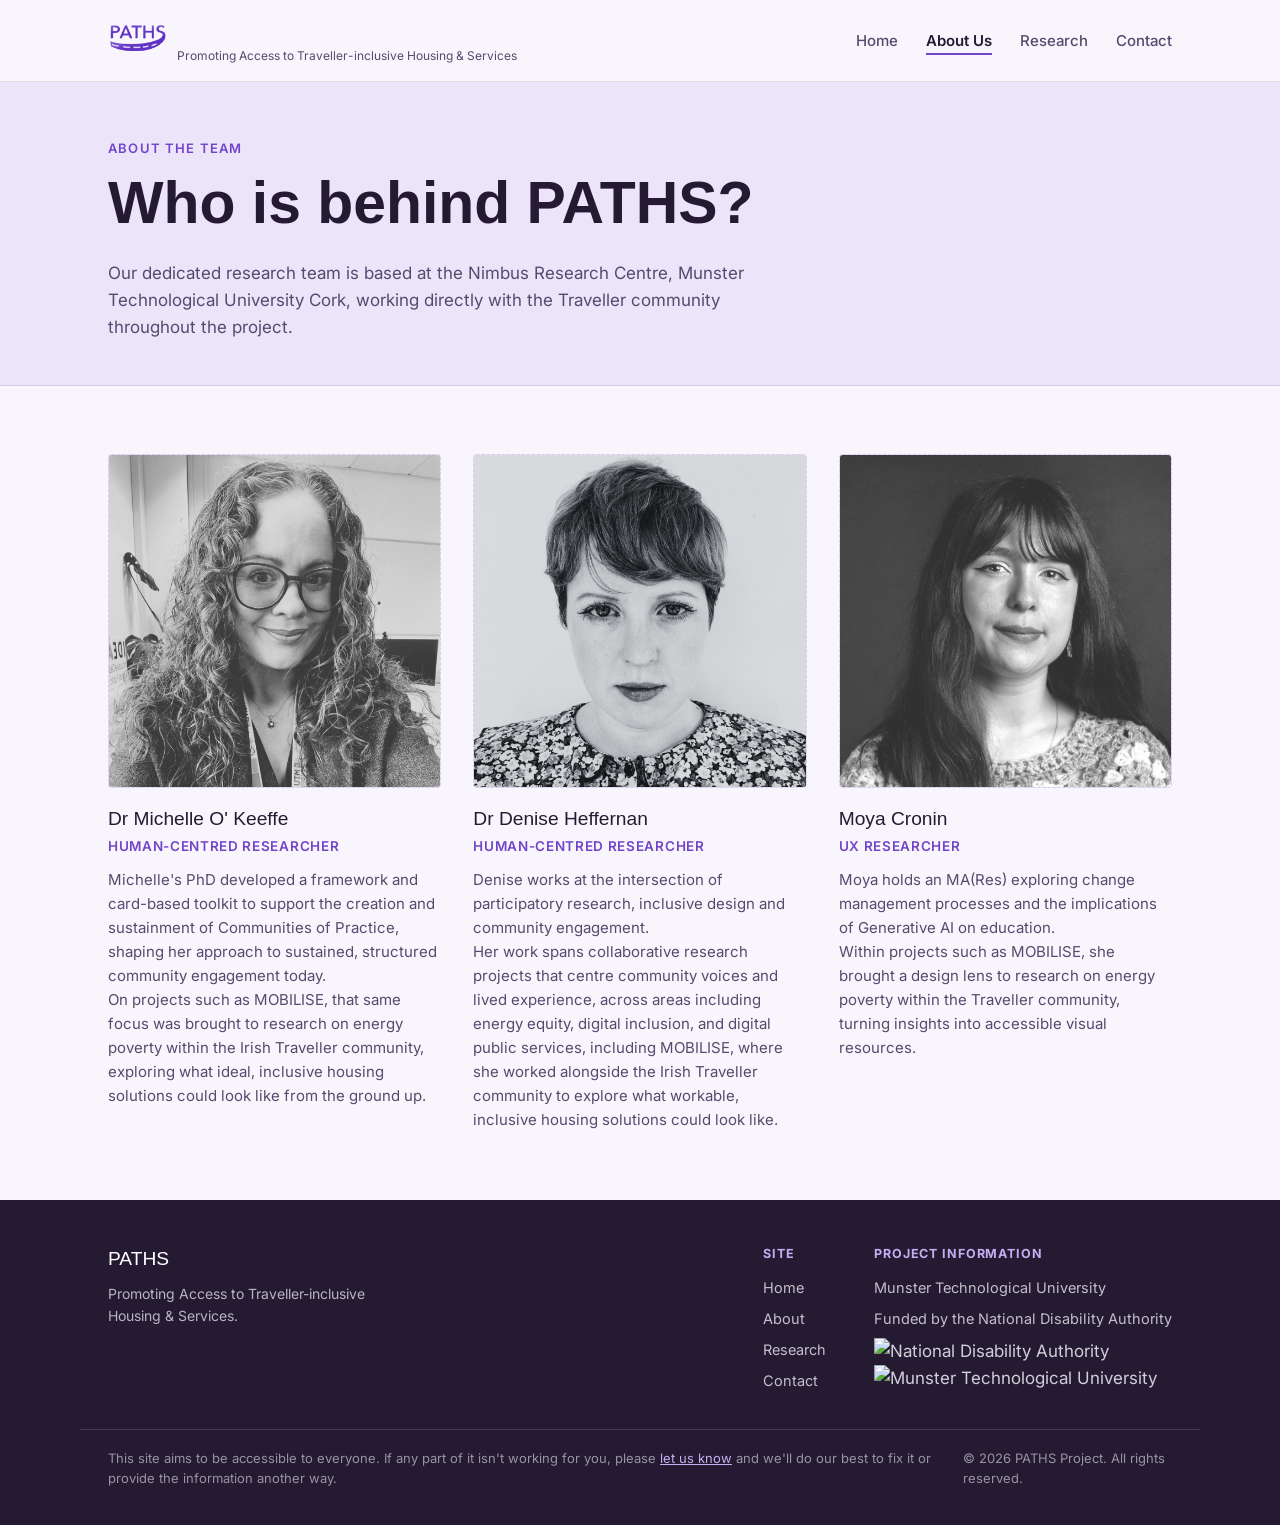
==== commit 885e9ce1: "Revise footer project information and add logos Updated project information in the footer to include" ====
--- a/about.html
+++ b/about.html
@@ -112,10 +112,17 @@
         <a href="research.html">Research</a>
         <a href="contact.html">Contact</a>
       </div>
-      <div class="footer-col">
-        <h4>Project Information</h4>
-        <p>Funded by the National Disability Authority</p>
-      </div>
+      
+<div class="footer-col">
+  <h4>Project Information</h4>
+  <p>Munster Technological University</p>
+  <p>Funded by the National Disability Authority</p>
+  <div class="footer-logos">
+    <span class="footer-logo-badge"><img src="images/nda-logo.png" alt="National Disability Authority"></span>
+    <span class="footer-logo-badge"><img src="images/mtu-logo.png" alt="Munster Technological University"></span>
+  </div>
+</div>
+      
     </div>
   </div>
   <div class="wrap footer-bottom">
